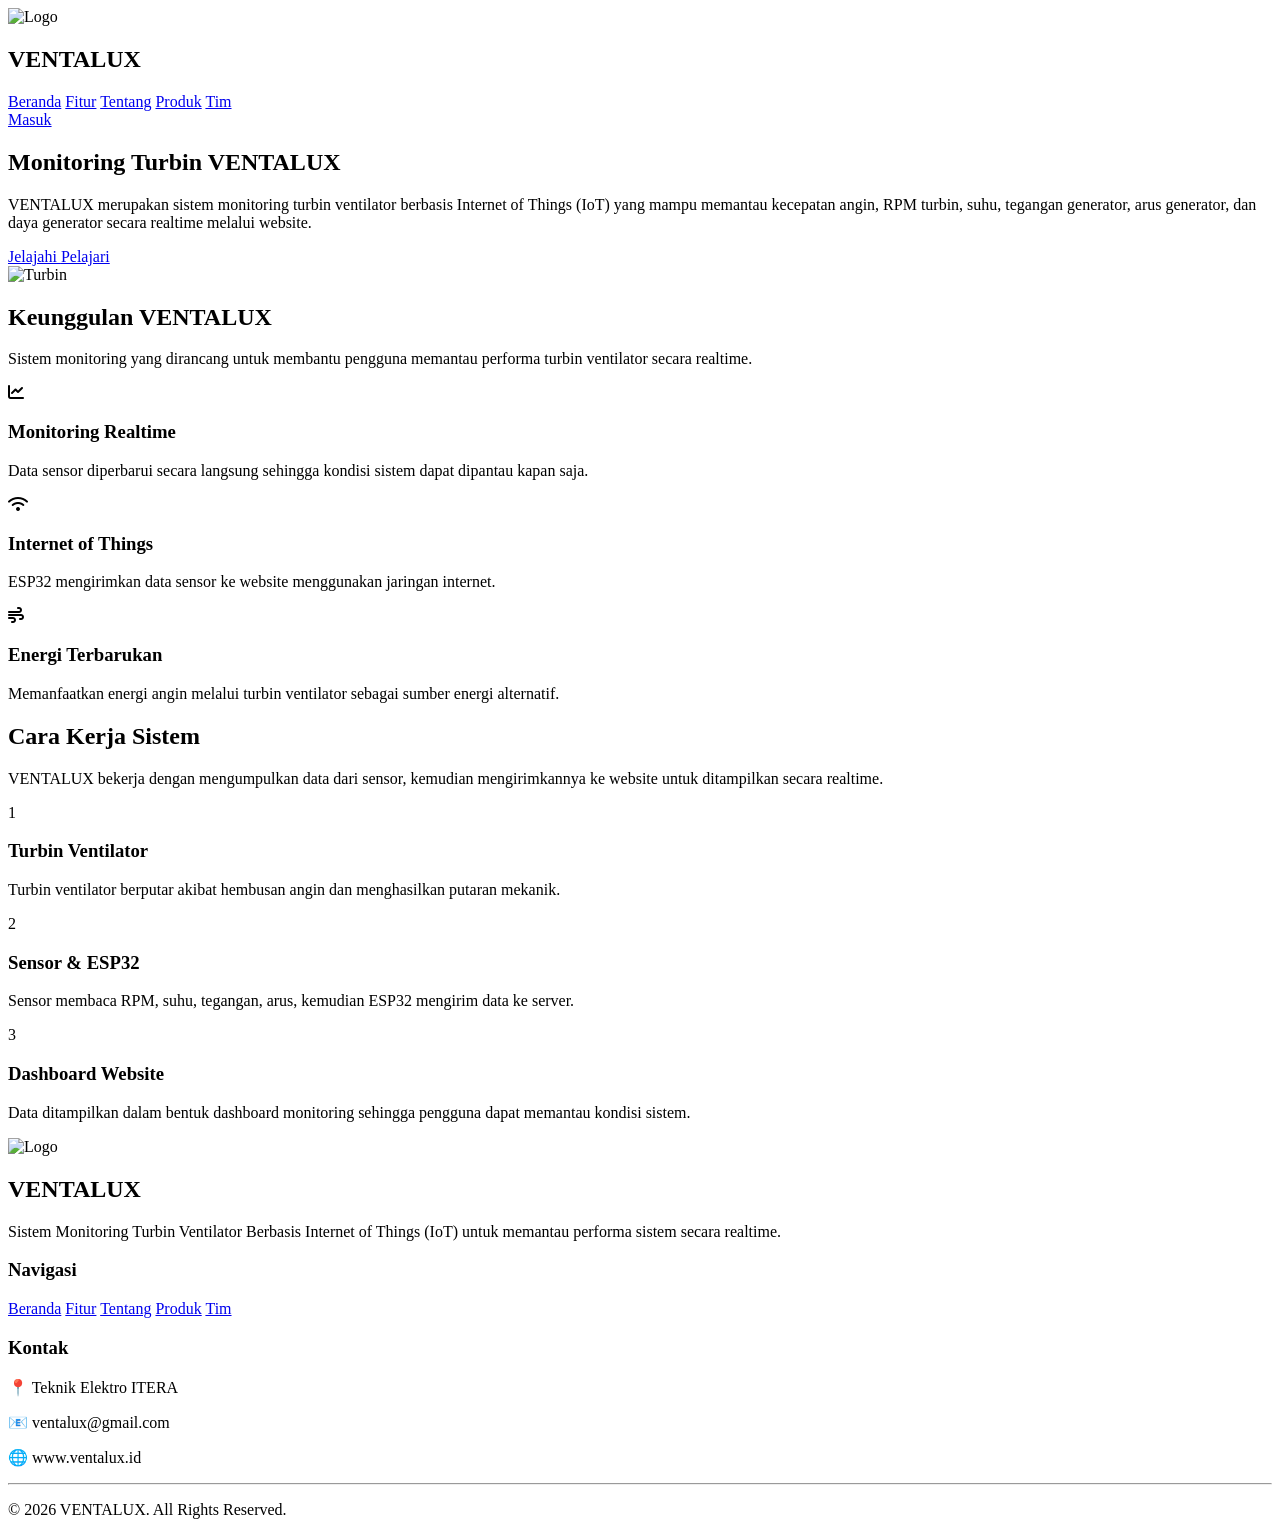
==== index.html @ eba1d9c5 "Add files via upload Upload Website VENTALUX" ====
<!DOCTYPE html>
<html lang="id">

<head>

<meta charset="UTF-8">

<meta name="viewport" content="width=device-width, initial-scale=1.0">

<title>VENTALUX | Home</title>

<link rel="stylesheet" href="css/style.css">

<link rel="stylesheet"
href="https://cdnjs.cloudflare.com/ajax/libs/font-awesome/6.7.2/css/all.min.css">

</head>

<body>

<!-- ================= NAVBAR ================= -->

<nav class="navbar">

<div class="logo">

<img src="img/logo.png" alt="Logo">

<h2>VENTALUX</h2>

</div>

<div class="menu">

<a href="index.html">Beranda</a>

<a href="fitur.html">Fitur</a>

<a href="tentang.html">Tentang</a>

<a href="produk.html">Produk</a>

<a href="tim.html">Tim</a>

</div>

<div class="buttonArea">

<a href="login.html" class="loginBtn">

Masuk

</a>

</div>

</nav>

<!-- ================= HERO ================= -->

<section class="hero">

<div class="hero-text">

<h1>

Monitoring Turbin
<span>VENTALUX</span>

</h1>

<p>

VENTALUX merupakan sistem monitoring turbin ventilator
berbasis Internet of Things (IoT) yang mampu memantau
kecepatan angin, RPM turbin, suhu, tegangan generator,
arus generator, dan daya generator secara realtime
melalui website.

</p>

<div class="hero-btn">

<a href="fitur.html" class="primaryBtn">

Jelajahi

</a>

<a href="tentang.html" class="secondaryBtn">

Pelajari

</a>

</div>

</div>

<div class="hero-image">

<img src="img/turbin.png" alt="Turbin">

</div>

</section>

<!-- ================= KEUNGGULAN ================= -->

<section class="feature">

<div class="container">

<h2 class="section-title">

Keunggulan VENTALUX

</h2>

<p class="section-subtitle">

Sistem monitoring yang dirancang untuk membantu
pengguna memantau performa turbin ventilator
secara realtime.

</p>

<div class="grid">

<div class="card">

<i class="fa-solid fa-chart-line"></i>

<h3>

Monitoring Realtime

</h3>

<p>

Data sensor diperbarui secara langsung sehingga
kondisi sistem dapat dipantau kapan saja.

</p>

</div>

<div class="card">

<i class="fa-solid fa-wifi"></i>

<h3>

Internet of Things

</h3>

<p>

ESP32 mengirimkan data sensor ke website
menggunakan jaringan internet.

</p>

</div>

<div class="card">

<i class="fa-solid fa-wind"></i>

<h3>

Energi Terbarukan

</h3>

<p>

Memanfaatkan energi angin melalui turbin ventilator
sebagai sumber energi alternatif.

</p>

</div>

</div>

</div>

</section>
<!-- ================= CARA KERJA ================= -->

<section class="work">

<div class="container">

<h2 class="section-title">

Cara Kerja Sistem

</h2>

<p class="section-subtitle">

VENTALUX bekerja dengan mengumpulkan data dari sensor,
kemudian mengirimkannya ke website untuk ditampilkan
secara realtime.

</p>

<div class="grid">

<div class="card step">

<div class="step-number">

1

</div>

<h3>

Turbin Ventilator

</h3>

<p>

Turbin ventilator berputar akibat hembusan angin dan menghasilkan putaran mekanik.

</p>

</div>

<div class="card step">

<div class="step-number">

2

</div>

<h3>

Sensor & ESP32

</h3>

<p>

Sensor membaca RPM, suhu, tegangan, arus, kemudian ESP32 mengirim data ke server.

</p>

</div>

<div class="card step">

<div class="step-number">

3

</div>

<h3>

Dashboard Website

</h3>

<p>

Data ditampilkan dalam bentuk dashboard monitoring sehingga pengguna dapat memantau kondisi sistem.

</p>

</div>

</div>

</div>

</section>

<!-- ================= FOOTER ================= -->

<footer class="footer">

<div class="footer-grid">

<div>

<img src="img/logo.png" class="footer-logo" alt="Logo">

<h2>VENTALUX</h2>

<p>

Sistem Monitoring Turbin Ventilator Berbasis Internet of Things (IoT) untuk memantau performa sistem secara realtime.

</p>

</div>

<div>

<h3>Navigasi</h3>

<a href="index.html">Beranda</a>

<a href="fitur.html">Fitur</a>

<a href="tentang.html">Tentang</a>

<a href="produk.html">Produk</a>

<a href="tim.html">Tim</a>

</div>

<div>

<h3>Kontak</h3>

<p>📍 Teknik Elektro ITERA</p>

<p>📧 ventalux@gmail.com</p>

<p>🌐 www.ventalux.id</p>

</div>

</div>

<hr>

<p class="copy">

© 2026 VENTALUX. All Rights Reserved.

</p>

</footer>

</body>

</html>
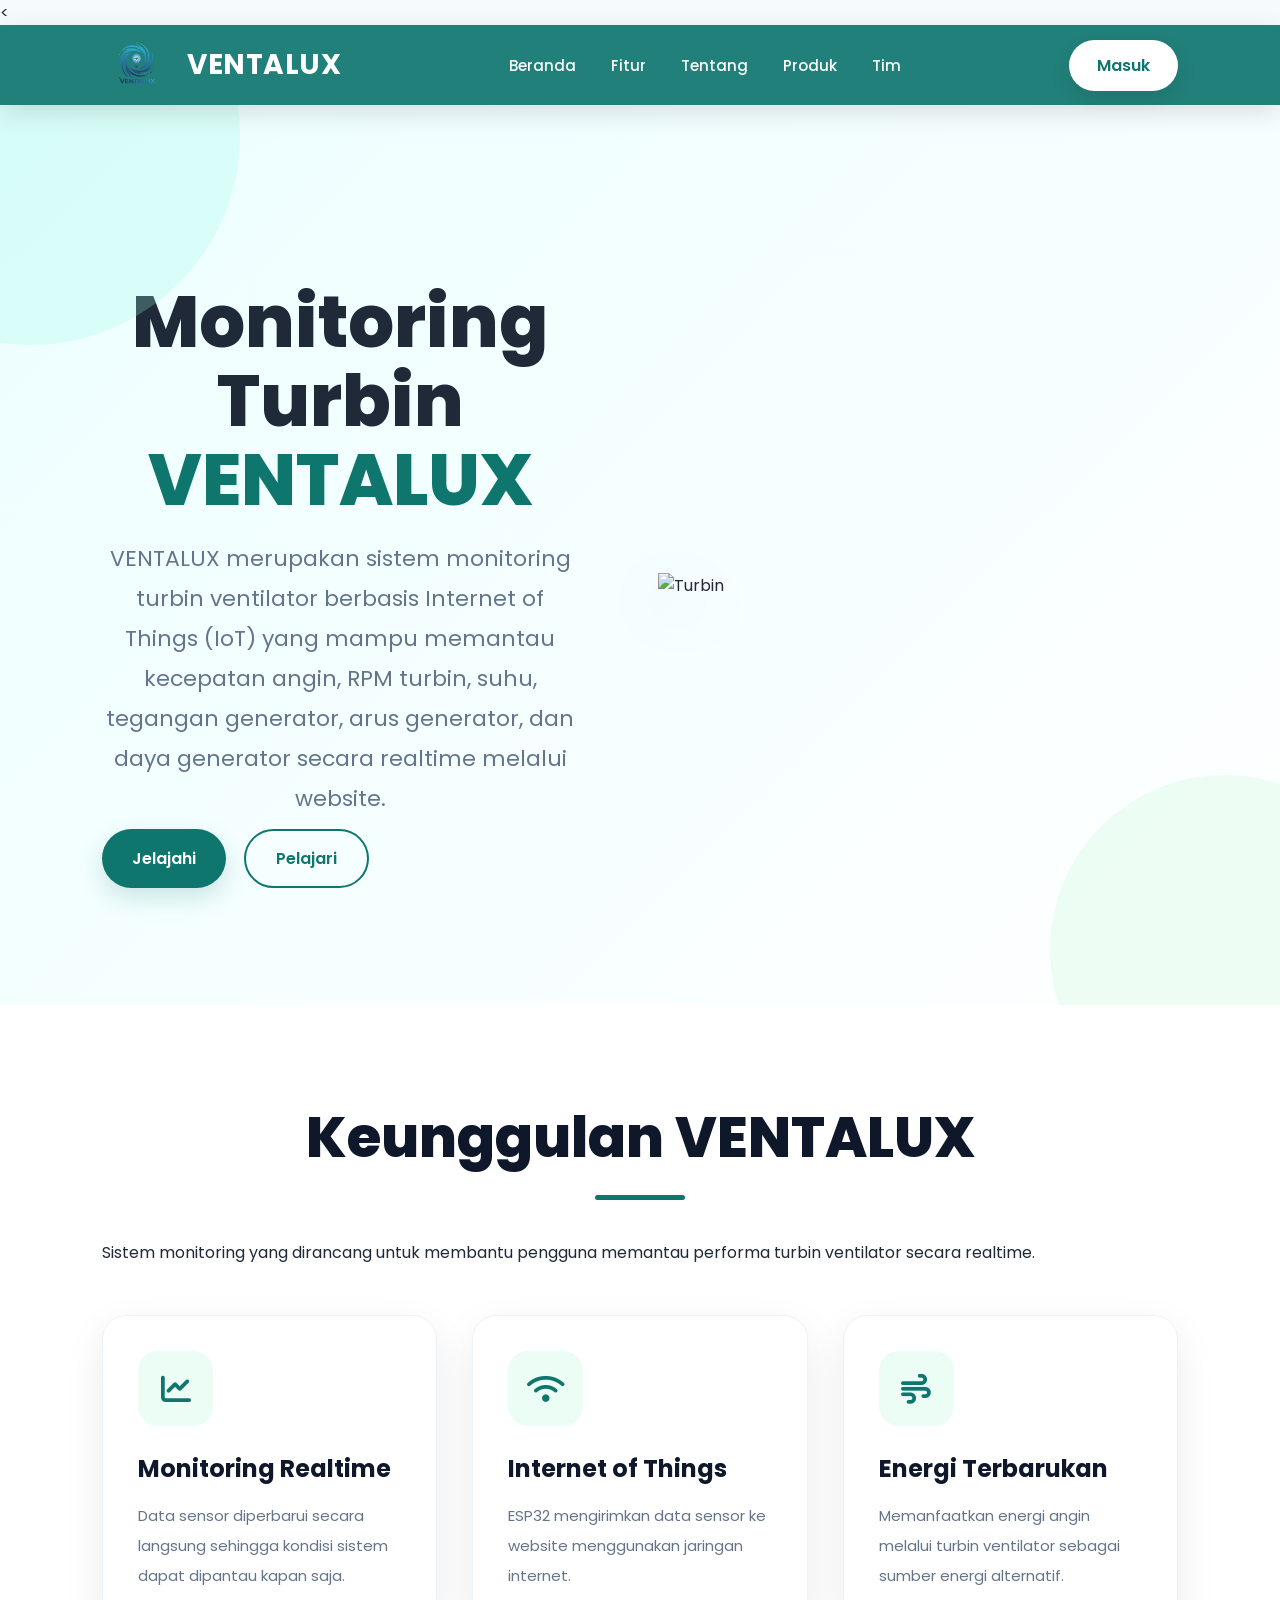
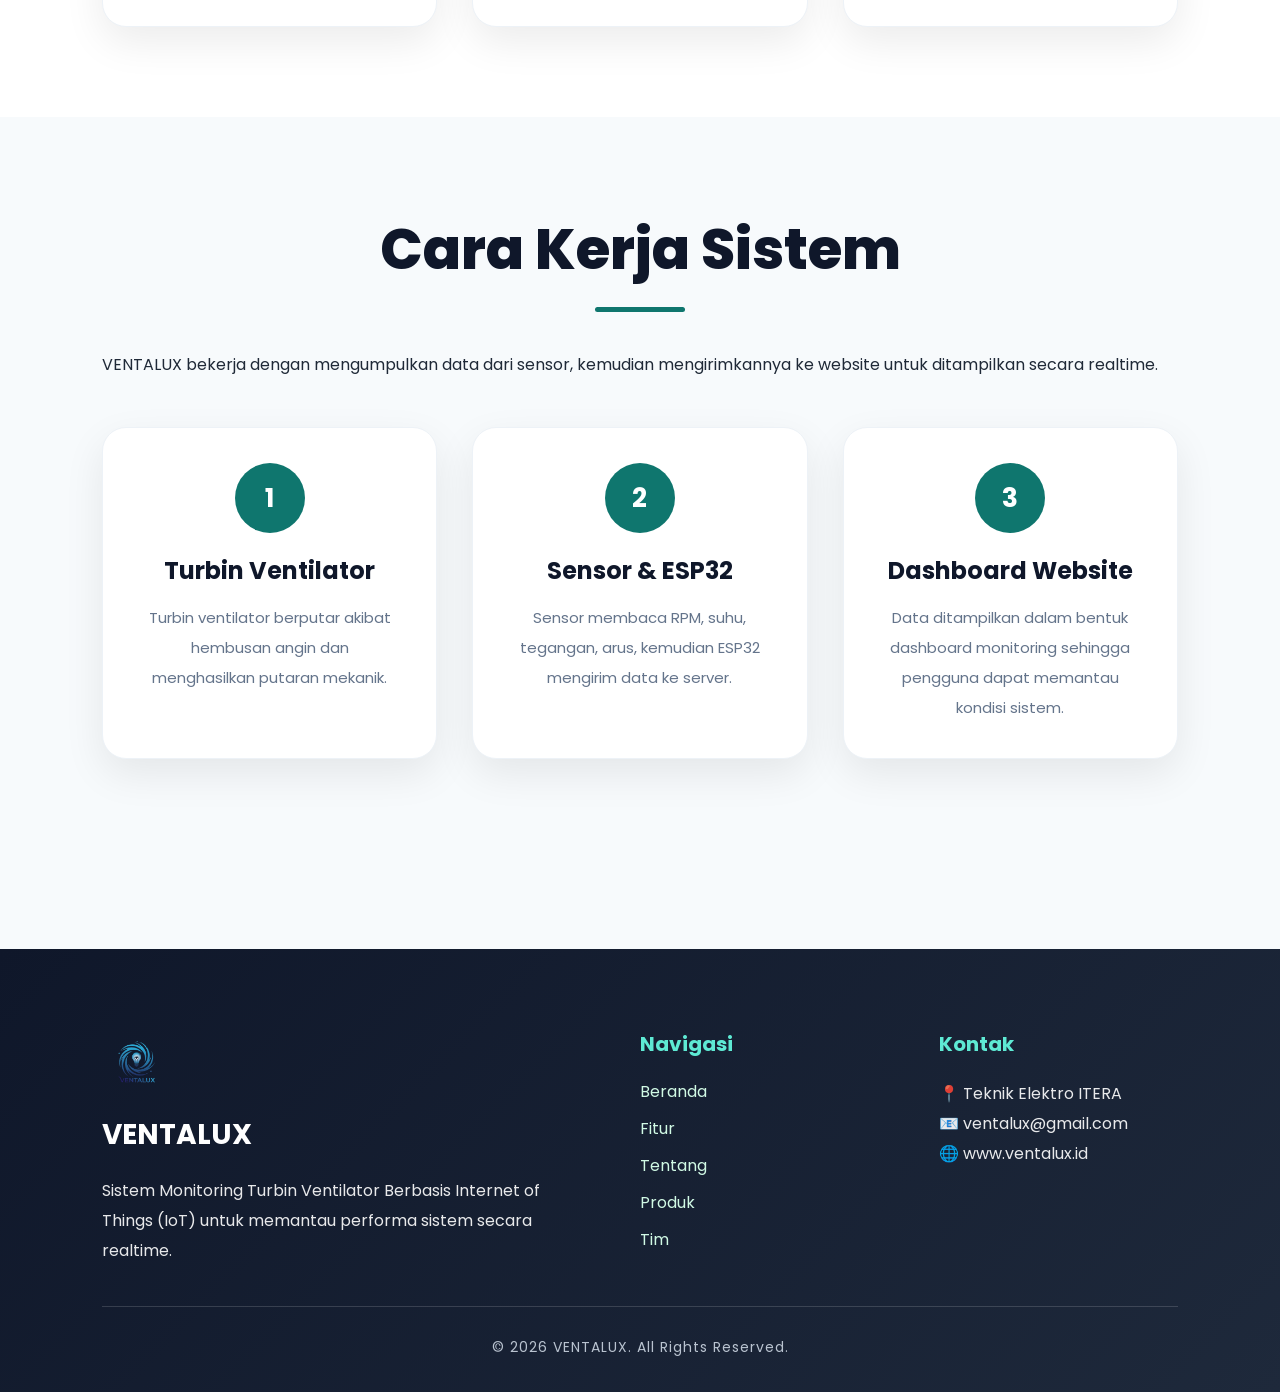
==== commit f5a8b8c7: "Add files via upload" ====
--- a/index.html
+++ b/index.html
@@ -20,39 +20,43 @@
 
 <!-- ================= NAVBAR ================= -->
 
-<nav class="navbar">
-
-<div class="logo">
-
-<img src="img/logo.png" alt="Logo">
-
-<h2>VENTALUX</h2>
-
-</div>
-
-<div class="menu">
-
-<a href="index.html">Beranda</a>
-
-<a href="fitur.html">Fitur</a>
-
-<a href="tentang.html">Tentang</a>
-
-<a href="produk.html">Produk</a>
-
-<a href="tim.html">Tim</a>
-
-</div>
-
-<div class="buttonArea">
-
-<a href="login.html" class="loginBtn">
-
-Masuk
-
-</a>
-
-</div>
+<<nav class="navbar">
+
+    <div class="logo">
+        <img src="img/logo.png" alt="Logo">
+        <h2>VENTALUX</h2>
+    </div>
+
+    <!-- Tombol Hamburger -->
+    <div class="menu-toggle">
+        <i class="fa-solid fa-bars"></i>
+    </div>
+
+    <div class="menu" id="menu">
+
+        <a href="index.html">Beranda</a>
+
+        <a href="fitur.html">Fitur</a>
+
+        <a href="tentang.html">Tentang</a>
+
+        <a href="produk.html">Produk</a>
+
+        <a href="tim.html">Tim</a>
+
+        <a href="login.html" class="loginMobile">Masuk</a>
+
+    </div>
+
+    <div class="buttonArea">
+
+        <a href="login.html" class="loginBtn">
+
+            Masuk
+
+        </a>
+
+    </div>
 
 </nav>
 
@@ -343,6 +347,8 @@
 
 </footer>
 
+<script src="js/script.js"></script>
+
 </body>
 
 </html>
--- a/css/style.css
+++ b/css/style.css
@@ -0,0 +1,1291 @@
+/* ==========================================
+   VENTALUX WEBSITE
+========================================== */
+
+@import url('https://fonts.googleapis.com/css2?family=Poppins:wght@300;400;500;600;700;800&display=swap');
+
+*{
+margin:0;
+padding:0;
+box-sizing:border-box;
+font-family:'Poppins',sans-serif;
+scroll-behavior:smooth;
+}
+
+body{
+
+background:#f7fafc;
+
+color:#1f2937;
+
+overflow-x:hidden;
+
+}
+
+a{
+
+text-decoration:none;
+
+color:inherit;
+
+}
+
+img{
+
+max-width:100%;
+
+display:block;
+
+}
+
+ul{
+
+list-style:none;
+
+}
+
+section{
+
+padding:90px 8%;
+
+}
+
+.container{
+
+max-width:1200px;
+
+margin:auto;
+
+}
+
+/* ==========================================
+NAVBAR
+========================================== */
+
+/* ================= NAVBAR ================= */
+
+.navbar{
+
+position:relative;
+
+top:0;
+
+left:0;
+
+width:100%;
+
+height:80px;
+
+display:flex;
+
+justify-content:space-between;
+
+align-items:center;
+
+padding:0 8%;
+
+background:rgba(15,118,110,.92);
+
+backdrop-filter:blur(12px);
+
+-webkit-backdrop-filter:blur(12px);
+
+box-shadow:0 8px 25px rgba(0,0,0,.12);
+
+z-index:999;
+
+transition:.3s;
+
+}
+
+.logo{
+
+display:flex;
+
+align-items:center;
+
+gap:15px;
+
+cursor:pointer;
+
+}
+
+.logo img{
+
+width:70px;
+
+height:70px;
+
+object-fit:contain;
+
+transition:.3s;
+
+}
+
+.logo img:hover{
+
+transform:rotate(-8deg) scale(1.05);
+
+}
+
+.logo h2{
+
+font-size:28px;
+
+font-weight:700;
+
+color:white;
+
+letter-spacing:.5px;
+
+}
+
+.menu{
+
+display:flex;
+
+align-items:center;
+
+gap:35px;
+
+}
+
+/*=============================
+HAMBURGER
+=============================*/
+
+.menu-toggle{
+
+    display:none;
+
+    font-size:28px;
+
+    color:#116466;
+
+    cursor:pointer;
+
+}
+
+.loginMobile{
+
+    display:none;
+
+}
+
+.menu a{
+
+position:relative;
+
+color:white;
+
+font-size:15px;
+
+font-weight:500;
+
+transition:.3s;
+
+padding:6px 0;
+
+}
+
+.menu a:hover{
+
+color:#bbf7d0;
+
+}
+.menu a::after{
+
+content:"";
+
+position:absolute;
+
+left:0;
+
+bottom:-5px;
+
+width:0;
+
+height:3px;
+
+background:white;
+
+border-radius:20px;
+
+transition:.3s;
+
+}
+
+.menu a:hover::after{
+
+width:100%;
+
+}
+.menu a.active{
+
+color:#bbf7d0;
+
+font-weight:700;
+
+}
+
+.menu a.active::after{
+
+width:100%;
+
+}
+
+.buttonArea{
+
+display:flex;
+
+align-items:center;
+
+}
+
+.loginBtn{
+
+background:white;
+
+color:#0f766e;
+
+padding:13px 28px;
+
+border-radius:50px;
+
+font-weight:600;
+
+transition:.3s;
+
+box-shadow:0 8px 20px rgba(0,0,0,.1);
+
+}
+
+.loginBtn:hover{
+
+background:#ecfdf5;
+
+transform:translateY(-3px);
+
+box-shadow:0 12px 25px rgba(0,0,0,.15);
+
+}
+
+/* ========================= */
+/* HAMBURGER MENU */
+/* ========================= */
+
+.menu-toggle{
+
+    display:none;
+
+    font-size:28px;
+
+    cursor:pointer;
+
+    color:#116466;
+
+}
+
+/* ==========================================
+HERO
+========================================== */
+
+.hero{
+
+min-height:100vh;
+
+display:flex;
+
+justify-content:space-between;
+
+align-items:center;
+
+gap:80px;
+
+padding:140px 8% 80px;
+
+background:linear-gradient(135deg,#ecfeff 0%,#ffffff 100%);
+
+position:relative;
+
+overflow:hidden;
+
+}
+.hero::before{
+
+content:"";
+
+position:absolute;
+
+width:420px;
+
+height:420px;
+
+background:#99f6e4;
+
+border-radius:50%;
+
+left:-180px;
+
+top:-180px;
+
+opacity:.25;
+
+}
+
+.hero::after{
+
+content:"";
+
+position:absolute;
+
+width:350px;
+
+height:350px;
+
+background:#bbf7d0;
+
+border-radius:50%;
+
+right:-120px;
+
+bottom:-120px;
+
+opacity:.25;
+
+}
+
+.hero-text{
+
+flex:1;
+
+}
+
+.hero-text h1{
+
+font-size:72px;
+
+font-weight:800;
+
+margin-bottom:20px;
+
+line-height:1.1;
+
+text-align:center;
+
+}
+
+.hero-text span{
+
+color:#0f766e;
+
+}
+
+.hero-text p{
+
+max-width:700px;
+
+font-size:22px;
+
+line-height:40px;
+
+text-align:center;
+
+color:#64748b;
+
+}
+
+.hero-btn{
+
+display:flex;
+
+gap:18px;
+
+margin-top:10px;
+
+flex-wrap:wrap;
+
+}
+
+.primaryBtn{
+
+display:inline-flex;
+
+align-items:center;
+
+justify-content:center;
+
+padding:15px 30px;
+
+background:#0f766e;
+
+color:white;
+
+border-radius:50px;
+
+font-weight:600;
+
+transition:.3s;
+
+box-shadow:0 10px 25px rgba(15,118,110,.18);
+
+}
+
+.primaryBtn:hover{
+
+transform:translateY(-4px);
+
+background:#115e59;
+
+box-shadow:0 18px 35px rgba(15,118,110,.3);
+
+}
+
+.secondaryBtn{
+
+display:inline-flex;
+
+align-items:center;
+
+justify-content:center;
+
+padding:15px 30px;
+
+border:2px solid #0f766e;
+
+border-radius:50px;
+
+color:#0f766e;
+
+font-weight:600;
+
+transition:.3s;
+
+}
+
+.secondaryBtn:hover{
+
+background:#0f766e;
+
+color:white;
+
+transform:translateY(-4px);
+
+}
+
+.hero-image{
+
+flex:1;
+
+display:flex;
+
+justify-content:center;
+
+}
+
+.hero-image img{
+
+width:520px;
+
+filter:drop-shadow(0 20px 30px rgba(0,0,0,.15));
+
+animation:float 4s ease-in-out infinite;
+
+}
+
+@keyframes float{
+
+0%{
+
+transform:translateY(0);
+
+}
+
+50%{
+
+transform:translateY(-18px);
+
+}
+
+100%{
+
+transform:translateY(0);
+
+}
+
+}
+/* ==========================================
+SECTION TITLE
+========================================== */
+
+.section-title{
+
+font-size:56px;
+
+font-weight:800;
+
+text-align:center;
+
+margin-bottom:60px;
+
+color:#0f172a;
+
+position:relative;
+
+}
+
+.section-title::after{
+
+content:"";
+
+position:absolute;
+
+width:90px;
+
+height:5px;
+
+background:#0f766e;
+
+left:50%;
+
+bottom:-20px;
+
+transform:translateX(-50%);
+
+border-radius:50px;
+
+}
+
+/* ==========================================
+GRID
+========================================== */
+
+.grid{
+
+display:grid;
+
+grid-template-columns:repeat(auto-fit,minmax(320px,1fr));
+
+gap:35px;
+
+margin-top:50px;
+
+}
+
+/* ==========================================
+CARD
+========================================== */
+
+.card{
+
+background:#fff;
+
+padding:35px;
+
+border-radius:24px;
+
+box-shadow:0 15px 40px rgba(0,0,0,.08);
+
+transition:.35s ease;
+
+border:1px solid #edf2f7;
+
+display:flex;
+
+flex-direction:column;
+
+position:relative;
+
+overflow:hidden;
+
+}
+.card::before{
+
+content:"";
+
+position:absolute;
+
+left:0;
+
+top:0;
+
+width:100%;
+
+height:6px;
+
+background:#0f766e;
+
+transform:scaleX(0);
+
+transform-origin:left;
+
+transition:.35s;
+
+}
+
+.card:hover{
+
+transform:translateY(-12px);
+
+box-shadow:0 25px 50px rgba(15,118,110,.18);
+
+}
+
+.card:hover::before{
+
+transform:scaleX(1);
+
+}
+
+.card i{
+
+width:75px;
+
+height:75px;
+
+display:flex;
+
+justify-content:center;
+
+align-items:center;
+
+font-size:30px;
+
+background:#ecfdf5;
+
+color:#0f766e;
+
+border-radius:20px;
+
+margin-bottom:25px;
+
+}
+
+.card h3{
+
+font-size:24px;
+
+margin-bottom:15px;
+
+color:#0f172a;
+
+}
+
+.card p{
+flex:1;
+
+line-height:30px;
+
+color:#64748b;
+
+font-size:15px;
+
+}
+
+/* ==========================================
+FEATURE
+========================================== */
+
+.feature{
+
+background:white;
+
+}
+
+/* ==========================================
+WORK
+========================================== */
+
+.work{
+
+background:#f7fafc;
+
+}
+
+.step{
+
+text-align:center;
+
+}
+
+.step-number{
+
+width:70px;
+
+height:70px;
+
+margin:auto;
+
+background:#0f766e;
+
+color:white;
+
+border-radius:50%;
+
+display:flex;
+
+justify-content:center;
+
+align-items:center;
+
+font-size:26px;
+
+font-weight:bold;
+
+margin-bottom:20px;
+
+}
+
+.step h3{
+
+margin-bottom:15px;
+
+}
+
+.step p{
+
+line-height:30px;
+
+color:#64748b;
+
+}
+
+/* ==========================================
+FOOTER
+========================================== */
+
+.footer{
+
+background:linear-gradient(135deg,#0f172a,#1e293b);
+
+padding:80px 8% 30px;
+
+color:white;
+
+margin-top:100px;
+
+}
+
+.footer-grid{
+
+display:grid;
+
+grid-template-columns:2fr 1fr 1fr;
+
+gap:60px;
+
+align-items:flex-start;
+
+}
+
+.footer-logo{
+
+width:70px;
+
+margin-bottom:15px;
+
+}
+
+.footer h2{
+
+font-size:28px;
+
+margin-bottom:20px;
+
+}
+
+.footer h3{
+
+font-size:20px;
+
+margin-bottom:20px;
+
+color:#5eead4;
+
+}
+
+.footer p{
+
+line-height:30px;
+
+opacity:.9;
+
+}
+
+.footer a{
+
+display:block;
+
+margin-bottom:12px;
+
+color:#d1fae5;
+
+transition:.3s;
+
+}
+
+.footer a:hover{
+
+padding-left:8px;
+
+color:white;
+
+}
+
+.footer hr{
+
+border:none;
+
+height:1px;
+
+background:rgba(255,255,255,.15);
+
+margin:40px 0 25px;
+
+}
+
+.copy{
+
+text-align:center;
+
+font-size:14px;
+
+letter-spacing:1px;
+
+color:#cbd5e1;
+
+}
+
+/* ==========================================
+RESPONSIVE
+========================================== */
+
+@media(max-width:992px){
+
+.hero{
+
+flex-direction:column-reverse;
+
+text-align:center;
+
+}
+
+.hero-btn{
+
+justify-content:center;
+
+}
+
+.hero h1{
+
+font-size:48px;
+
+line-height:60px;
+
+}
+
+.hero-image img{
+
+width:350px;
+
+transition:.5s;
+
+}
+
+.hero-image img:hover{
+
+transform:scale(1.04);
+
+}
+
+.footer-grid{
+
+grid-template-columns:1fr;
+
+text-align:center;
+
+}
+
+}
+
+@media(max-width:768px){
+
+.navbar{
+
+flex-direction:column;
+
+gap:20px;
+
+padding:20px;
+
+}
+
+.menu{
+
+flex-wrap:wrap;
+
+justify-content:center;
+
+}
+
+.hero{
+
+padding-top:180px;
+
+}
+
+.hero h1{
+
+font-size:40px;
+
+line-height:50px;
+
+}
+
+.grid{
+
+grid-template-columns:1fr;
+
+}
+.menu-toggle{
+
+    display:block;
+
+}
+
+.buttonArea{
+
+    display:none;
+
+}
+
+.menu{
+
+    display:none;
+
+    position:absolute;
+
+    top:75px;
+
+    left:0;
+
+    width:100%;
+
+    background:#116466;
+
+    flex-direction:column;
+
+    padding:20px;
+
+    border-radius:0 0 15px 15px;
+
+    gap:18px;
+
+}
+
+.menu.active{
+
+    display:flex;
+
+}
+
+.menu a{
+
+    color:white;
+
+}
+
+.loginMobile{
+
+    display:block;
+
+    background:white;
+
+    color:#116466 !important;
+
+    padding:10px;
+
+    border-radius:30px;
+
+    text-align:center;
+
+}
+/*=============================
+MOBILE NAVBAR
+=============================*/
+
+.menu-toggle{
+
+    display:block;
+
+}
+
+.buttonArea{
+
+    display:none;
+
+}
+
+.navbar{
+
+    position:relative;
+
+}
+
+.menu{
+
+    display:none;
+
+    position:absolute;
+
+    top:75px;
+
+    left:0;
+
+    width:100%;
+
+    background:white;
+
+    flex-direction:column;
+
+    align-items:center;
+
+    padding:20px;
+
+    gap:18px;
+
+    border-radius:0 0 20px 20px;
+
+    box-shadow:0 8px 20px rgba(0,0,0,.1);
+
+}
+
+.menu.active{
+
+    display:flex;
+
+}
+
+.loginMobile{
+
+    display:block;
+
+    background:#116466;
+
+    color:white !important;
+
+    padding:10px 22px;
+
+    border-radius:25px;
+
+}
+}
+.fadeUp{
+
+animation:fadeUp .8s ease;
+
+}
+
+@keyframes fadeUp{
+
+from{
+
+opacity:0;
+
+transform:translateY(35px);
+
+}
+
+to{
+
+opacity:1;
+
+transform:translateY(0);
+
+}
+}
+/*==================================================
+                    TIM VENTALUX
+==================================================*/
+
+.smallHero{
+
+min-height:38vh;
+
+display:flex;
+
+justify-content:center;
+
+align-items:center;
+
+padding:130px 8% 70px;
+
+background:linear-gradient(135deg,#ecfeff,#ffffff);
+
+}
+
+.smallHero .hero-text{
+
+max-width:760px;
+
+margin:auto;
+
+display:flex;
+
+flex-direction:column;
+
+align-items:center;
+
+}
+
+.teamSection{
+
+padding:70px 8%;
+
+background:#f8fafc;
+
+}
+
+.teamSection:nth-child(even){
+
+background:white;
+
+}
+
+.teamGrid{
+
+display:grid;
+
+grid-template-columns:repeat(auto-fit,340px);
+
+justify-content:center;
+
+gap:40px;
+
+margin-top:50px;
+
+}
+
+.teamCard{
+
+background:white;
+
+padding:40px 30px;
+
+border-radius:25px;
+
+text-align:center;
+
+display:flex;
+
+flex-direction:column;
+
+align-items:center;
+
+box-shadow:0 15px 35px rgba(0,0,0,.08);
+
+transition:.35s;
+
+border-top:5px solid #0f766e;
+
+min-height:460px;
+
+}
+
+.teamCard:hover{
+
+transform:translateY(-10px);
+
+box-shadow:0 25px 45px rgba(15,118,110,.18);
+
+}
+
+.teamCard img{
+
+width:190px;
+
+height:240px;
+
+display:block;
+
+margin:0 auto 25px;
+
+object-fit:cover;
+
+object-position:center top;
+
+border-radius:12px;
+
+border:4px solid #0f766e;
+
+padding:4px;
+
+background:white;
+
+box-shadow:0 12px 25px rgba(0,0,0,.15);
+
+transition:.35s;
+
+}
+
+.teamCard:hover img{
+
+transform:scale(1.05);
+
+border-color:#0f766e;
+
+}
+
+.teamCard h3{
+
+font-size:28px;
+
+line-height:38px;
+
+margin-bottom:15px;
+
+text-align:center;
+
+color:#0f172a;
+
+min-height:80px;
+
+display:flex;
+
+align-items:center;
+
+justify-content:center;
+
+}
+
+.teamCard span{
+
+display:inline-block;
+
+padding:8px 18px;
+
+background:#ecfdf5;
+
+color:#0f766e;
+
+border-radius:30px;
+
+font-size:14px;
+
+font-weight:600;
+
+margin-top:8px;
+
+}
+
+.teamCard p{
+
+margin-top:12px;
+
+font-size:16px;
+
+color:#64748b;
+
+font-weight:600;
+
+}
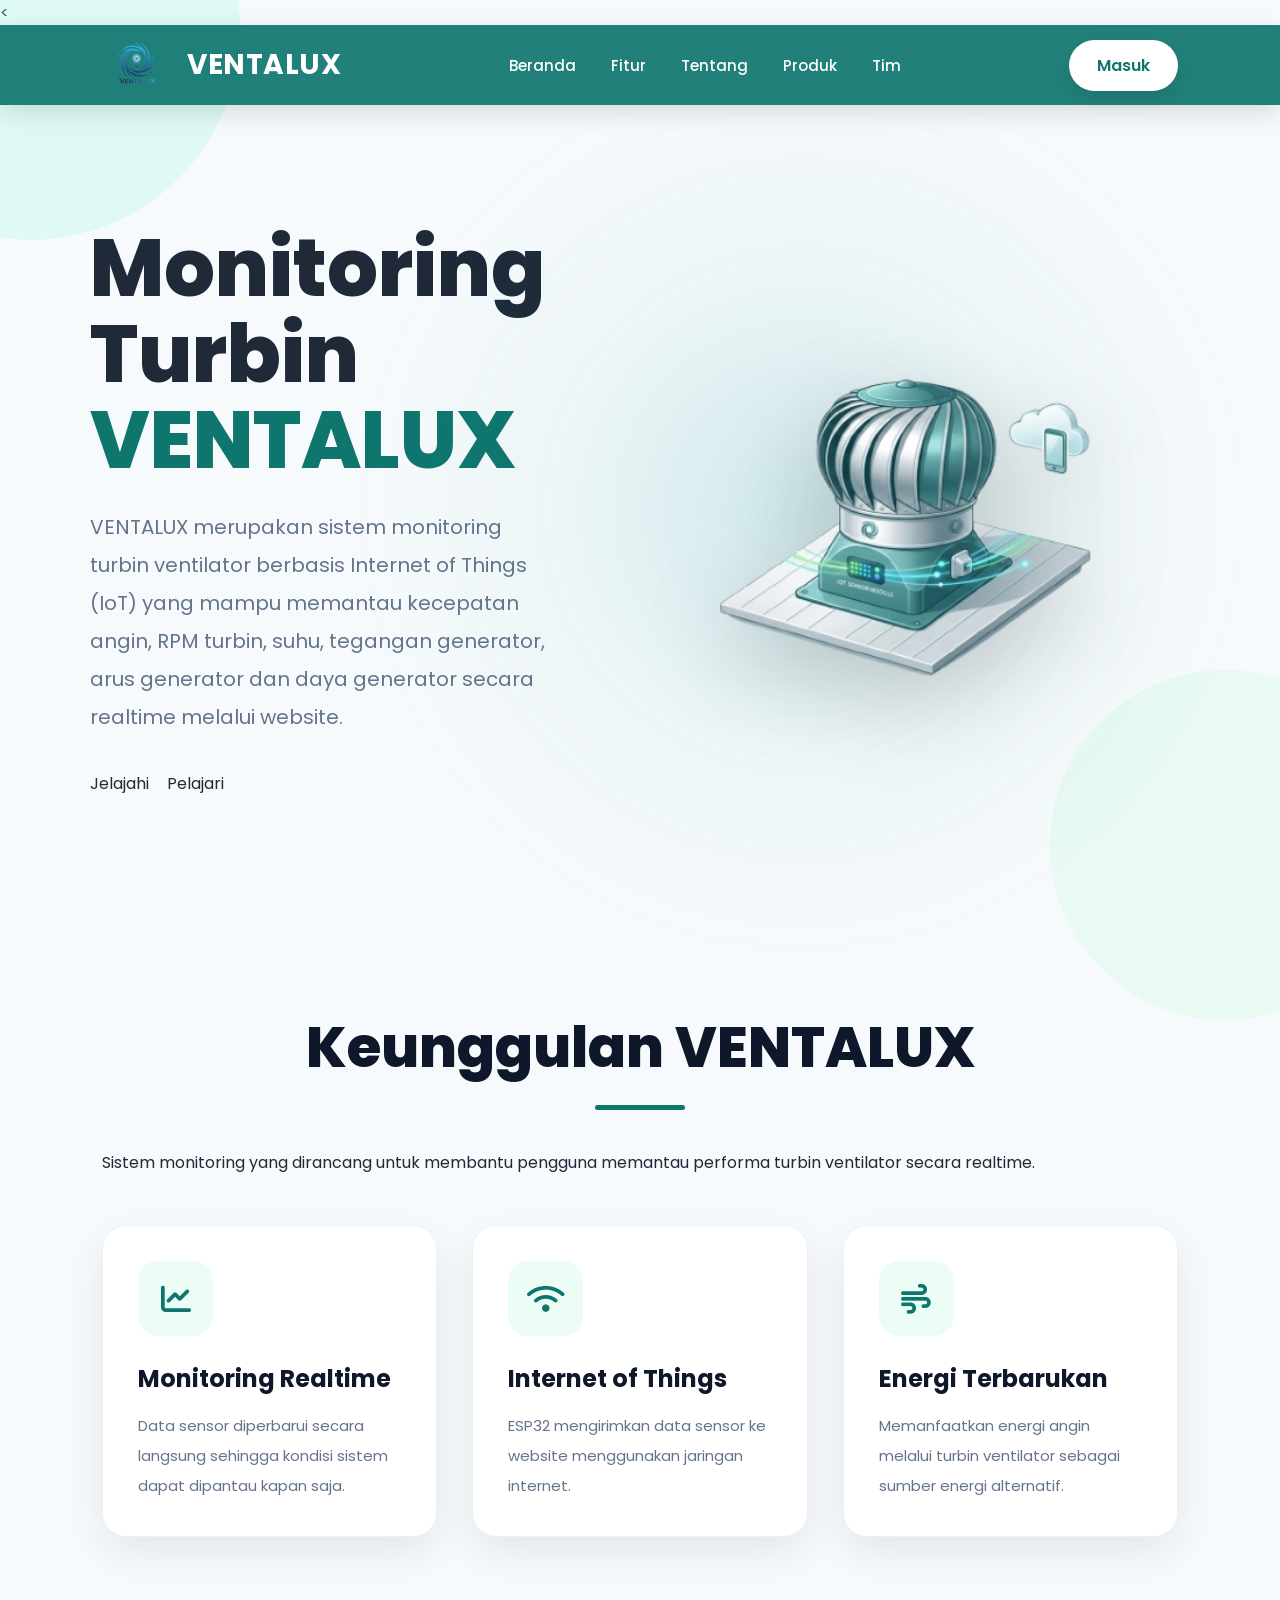
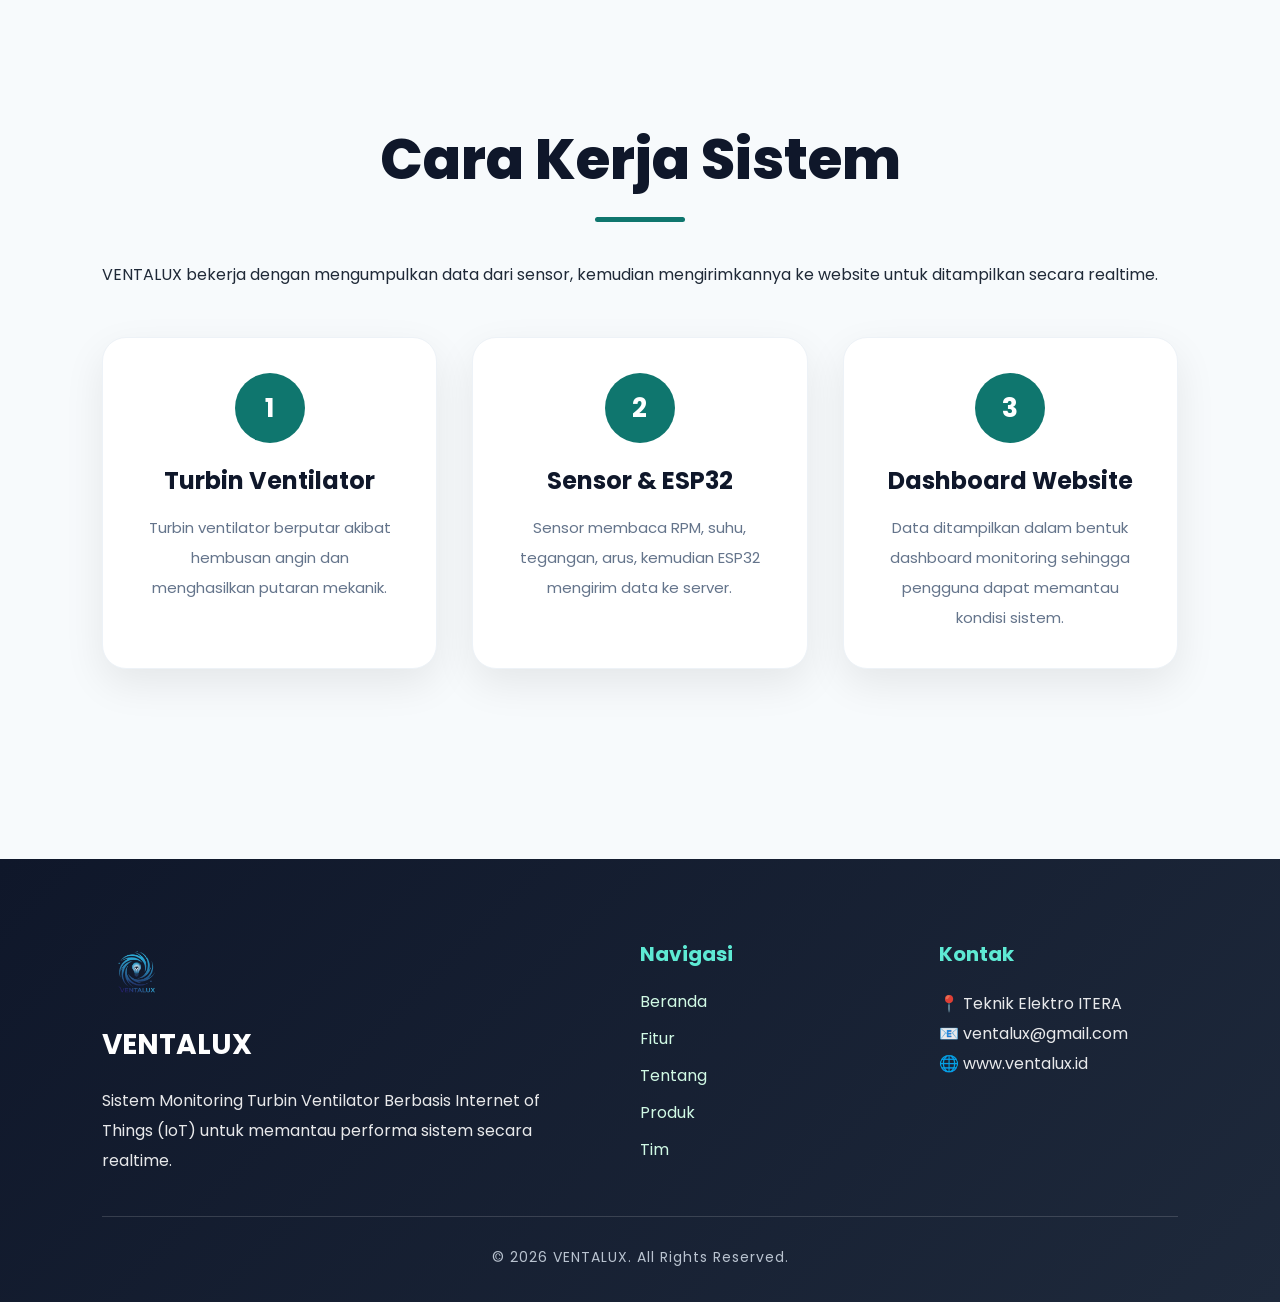
==== commit 3885a91b: "Add files via upload webventalux" ====
--- a/index.html
+++ b/index.html
@@ -64,54 +64,47 @@
 
 <section class="hero">
 
-<div class="hero-text">
-
-<h1>
-
-Monitoring Turbin
-<span>VENTALUX</span>
-
-</h1>
-
-<p>
-
-VENTALUX merupakan sistem monitoring turbin ventilator
-berbasis Internet of Things (IoT) yang mampu memantau
-kecepatan angin, RPM turbin, suhu, tegangan generator,
-arus generator, dan daya generator secara realtime
-melalui website.
-
-</p>
-
-<div class="hero-btn">
-
-<a href="fitur.html" class="primaryBtn">
-
-Jelajahi
-
-</a>
-
-<a href="tentang.html" class="secondaryBtn">
-
-Pelajari
-
-</a>
-
-</div>
-
-</div>
-
-<div class="hero-image">
-
-<img src="img/turbin.png" alt="Turbin">
-
-</div>
+    <div class="hero-text">
+
+        <h1>
+            Monitoring Turbin
+            <span>VENTALUX</span>
+        </h1>
+
+        <p>
+            VENTALUX merupakan sistem monitoring turbin ventilator berbasis
+            Internet of Things (IoT) yang mampu memantau kecepatan angin,
+            RPM turbin, suhu, tegangan generator, arus generator dan daya
+            generator secara realtime melalui website.
+        </p>
+
+        <div class="hero-btn">
+
+            <a href="#keunggulan" class="btnPrimary">
+                Jelajahi
+            </a>
+
+            <a href="tentang.html" class="btnSecondary">
+                Pelajari
+            </a>
+
+        </div>
+
+    </div>
+
+    <div class="hero-image">
+
+        <div class="circle-bg"></div>
+
+        <img src="img/turbin.png" alt="Turbin">
+
+    </div>
 
 </section>
 
 <!-- ================= KEUNGGULAN ================= -->
-
-<section class="feature">
+ 
+<section class="features" id="keunggulan">
 
 <div class="container">
 
--- a/css/style.css
+++ b/css/style.css
@@ -289,207 +289,218 @@
 /* ==========================================
 HERO
 ========================================== */
-
 .hero{
 
-min-height:100vh;
+    display:flex;
+
+    align-items:center;
+
+    justify-content:space-between;
+
+    min-height:90vh;
+
+    padding:60px 7%;
+
+    gap:0;
+
+}
+.hero::before{
+
+content:"";
+
+position:absolute;
+
+width:420px;
+
+height:420px;
+
+background:#99f6e4;
+
+border-radius:50%;
+
+left:-180px;
+
+top:-180px;
+
+opacity:.25;
+
+}
+
+.hero::after{
+
+content:"";
+
+position:absolute;
+
+width:350px;
+
+height:350px;
+
+background:#bbf7d0;
+
+border-radius:50%;
+
+right:-120px;
+
+bottom:-120px;
+
+opacity:.25;
+
+}
+.hero-text{
+
+    flex:0 0 42%;
+
+    max-width:42%;
+
+}
+.hero-text h1{
+
+    font-size:80px;
+
+    line-height:86px;
+
+    font-weight:800;
+
+    margin-bottom:20px;
+
+}
+.hero-text span{
+
+color:#0f766e;
+
+}
+.hero-text p{
+
+    max-width:100%;
+
+    font-size:20px;
+
+    line-height:38px;
+
+    margin-top:25px;
+
+    color:#64748b;
+
+}
+
+.hero-btn{
 
 display:flex;
 
-justify-content:space-between;
+gap:18px;
+
+margin-top:35px;
+
+justify-content:flex-start;
+
+}
+
+.primaryBtn{
+
+display:inline-flex;
 
 align-items:center;
 
-gap:80px;
-
-padding:140px 8% 80px;
-
-background:linear-gradient(135deg,#ecfeff 0%,#ffffff 100%);
-
-position:relative;
-
-overflow:hidden;
-
-}
-.hero::before{
-
-content:"";
-
-position:absolute;
-
-width:420px;
-
-height:420px;
-
-background:#99f6e4;
-
-border-radius:50%;
-
-left:-180px;
-
-top:-180px;
-
-opacity:.25;
-
-}
-
-.hero::after{
-
-content:"";
-
-position:absolute;
-
-width:350px;
-
-height:350px;
-
-background:#bbf7d0;
-
-border-radius:50%;
-
-right:-120px;
-
-bottom:-120px;
-
-opacity:.25;
-
-}
-
-.hero-text{
-
-flex:1;
-
-}
-
-.hero-text h1{
-
-font-size:72px;
-
-font-weight:800;
-
-margin-bottom:20px;
-
-line-height:1.1;
-
-text-align:center;
-
-}
-
-.hero-text span{
+justify-content:center;
+
+padding:15px 30px;
+
+background:#0f766e;
+
+color:white;
+
+border-radius:50px;
+
+font-weight:600;
+
+transition:.3s;
+
+box-shadow:0 10px 25px rgba(15,118,110,.18);
+
+}
+
+.primaryBtn:hover{
+
+transform:translateY(-4px);
+
+background:#115e59;
+
+box-shadow:0 18px 35px rgba(15,118,110,.3);
+
+}
+
+.secondaryBtn{
+
+display:inline-flex;
+
+align-items:center;
+
+justify-content:center;
+
+padding:15px 30px;
+
+border:2px solid #0f766e;
+
+border-radius:50px;
 
 color:#0f766e;
 
-}
-
-.hero-text p{
-
-max-width:700px;
-
-font-size:22px;
-
-line-height:40px;
-
-text-align:center;
-
-color:#64748b;
-
-}
-
-.hero-btn{
-
-display:flex;
-
-gap:18px;
-
-margin-top:10px;
-
-flex-wrap:wrap;
-
-}
-
-.primaryBtn{
-
-display:inline-flex;
-
-align-items:center;
-
-justify-content:center;
-
-padding:15px 30px;
+font-weight:600;
+
+transition:.3s;
+
+}
+
+.secondaryBtn:hover{
 
 background:#0f766e;
 
 color:white;
 
-border-radius:50px;
-
-font-weight:600;
-
-transition:.3s;
-
-box-shadow:0 10px 25px rgba(15,118,110,.18);
-
-}
-
-.primaryBtn:hover{
-
 transform:translateY(-4px);
 
-background:#115e59;
-
-box-shadow:0 18px 35px rgba(15,118,110,.3);
-
-}
-
-.secondaryBtn{
-
-display:inline-flex;
-
-align-items:center;
-
-justify-content:center;
-
-padding:15px 30px;
-
-border:2px solid #0f766e;
-
-border-radius:50px;
-
-color:#0f766e;
-
-font-weight:600;
-
-transition:.3s;
-
-}
-
-.secondaryBtn:hover{
-
-background:#0f766e;
-
-color:white;
-
-transform:translateY(-4px);
-
-}
-
+}
 .hero-image{
 
-flex:1;
-
-display:flex;
-
-justify-content:center;
-
-}
-
+    flex:0 0 58%;
+
+    display:flex;
+
+    justify-content:flex-end;
+
+    align-items:center;
+
+    position:relative;
+
+    margin-left:-60px;
+
+}
 .hero-image img{
 
-width:520px;
-
-filter:drop-shadow(0 20px 30px rgba(0,0,0,.15));
-
-animation:float 4s ease-in-out infinite;
+    width:760px;
+
+    max-width:none;
+
+    position:relative;
+
+    right:-30px;
+
+    z-index:2;
+
+    filter:drop-shadow(0 30px 45px rgba(0,0,0,.18));
+
+}
+
+.hero-image img:hover{
+
+    transform:scale(1.03);
+
+}
+
+.hero-image img:hover{
+
+    transform:scale(1.04);
 
 }
 
@@ -1288,4 +1299,27 @@
 
 font-weight:600;
 
+}
+.circle-bg{
+
+    position:absolute;
+
+    width:900px;
+
+    height:900px;
+
+    border-radius:50%;
+
+    background:radial-gradient(circle,
+
+    rgba(20,150,150,.18),
+
+    rgba(20,150,150,.05),
+
+    transparent 70%);
+
+    z-index:1;
+
+    filter:blur(20px);
+
 }
